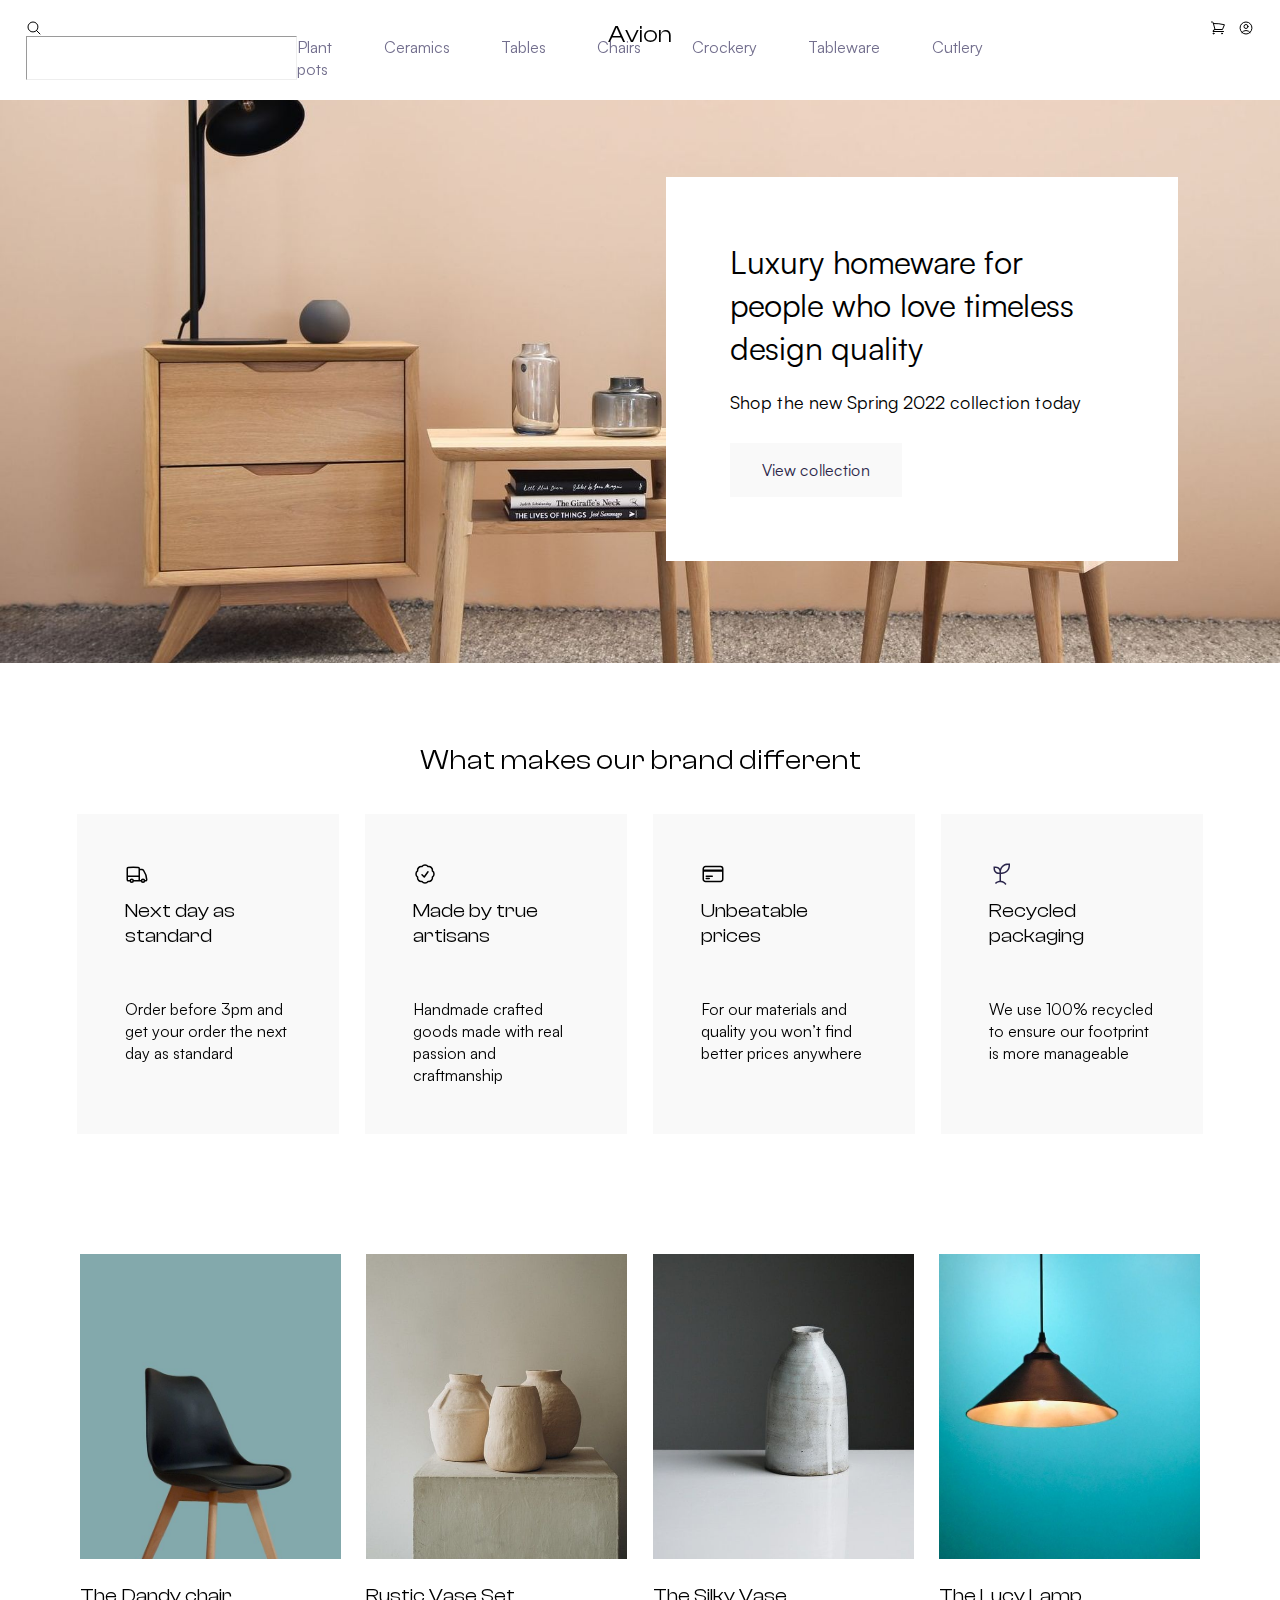
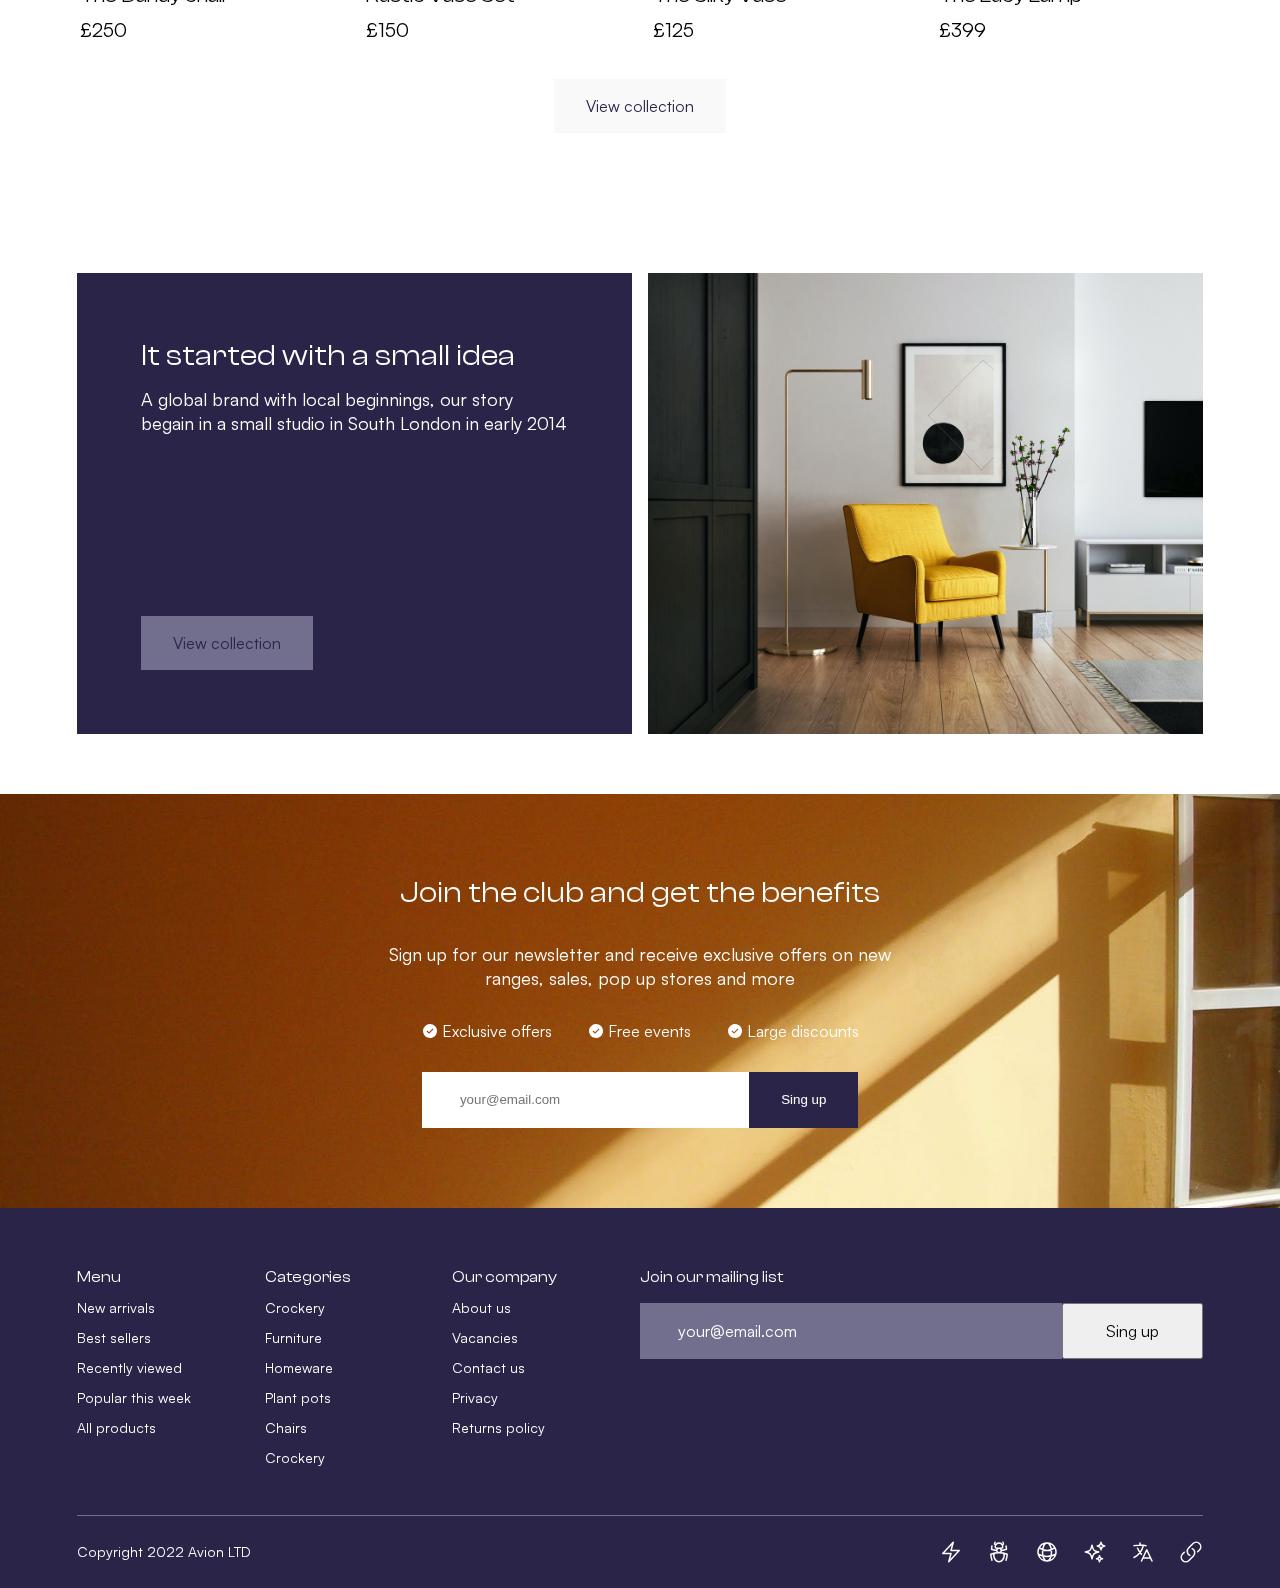
==== index.html @ 912f0e40 "Add files via upload" ====
<!DOCTYPE html>
<html lang="en">
<head>
    <meta charset="UTF-8">
    <meta name="viewport" content="width=device-width, initial-scale=1.0">
    <title>Document</title>
    <link rel="stylesheet" href="css/style.css">
</head>
<body>
    <header>
        <div>
          <div class="burger">          
            <svg xmlns="http://www.w3.org/2000/svg" fill="none" viewBox="0 0 24 24" stroke-width="1.5" stroke="currentColor" class="w-6 h-6">
                <path stroke-linecap="round" stroke-linejoin="round" d="m21 21-5.197-5.197m0 0A7.5 7.5 0 1 0 5.196 5.196a7.5 7.5 0 0 0 10.607 10.607Z" />
            </svg>
            <svg width="16" height="16" viewBox="0 0 16 16" fill="none" xmlns="http://www.w3.org/2000/svg">
              <rect width="16" height="16" fill="white" style="mix-blend-mode:multiply"/>
              <path d="M14 3H2V4H14V3Z" fill="#2A254B"/>
              <path d="M14 12H2V13H14V12Z" fill="#2A254B"/>
              <path d="M14 6H2V7H14V6Z" fill="#2A254B"/>
              <path d="M14 9H2V10H14V9Z" fill="#2A254B"/>
            </svg>  
          </div>
          <span>Avion</span>
          <div class="icons"> 
            <svg xmlns="http://www.w3.org/2000/svg" fill="none" viewBox="0 0 24 24" stroke-width="1.5" stroke="currentColor" class="w-6 h-6">
              <path stroke-linecap="round" stroke-linejoin="round" d="M2.25 3h1.386c.51 0 .955.343 1.087.835l.383 1.437M7.5 14.25a3 3 0 0 0-3 3h15.75m-12.75-3h11.218c1.121-2.3 2.1-4.684 2.924-7.138a60.114 60.114 0 0 0-16.536-1.84M7.5 14.25 5.106 5.272M6 20.25a.75.75 0 1 1-1.5 0 .75.75 0 0 1 1.5 0Zm12.75 0a.75.75 0 1 1-1.5 0 .75.75 0 0 1 1.5 0Z" />
            </svg>
            <svg xmlns="http://www.w3.org/2000/svg" fill="none" viewBox="0 0 24 24" stroke-width="1.5" stroke="currentColor" class="w-6 h-6">
              <path stroke-linecap="round" stroke-linejoin="round" d="M17.982 18.725A7.488 7.488 0 0 0 12 15.75a7.488 7.488 0 0 0-5.982 2.975m11.963 0a9 9 0 1 0-11.963 0m11.963 0A8.966 8.966 0 0 1 12 21a8.966 8.966 0 0 1-5.982-2.275M15 9.75a3 3 0 1 1-6 0 3 3 0 0 1 6 0Z" />
            </svg>
        </div>                         
            <hr>
            <nav>
            <ul>
                <li><a href="">Plant pots</a></li>
                <li><a href="">Ceramics</a></li>
                <li><a href="">Tables</a></li>
                <li><a href="">Chairs</a></li>
                <li><a href="">Crockery</a></li>
                <li><a href="">Tableware</a></li>
                <li><a href="">Cutlery</a></li>
            </ul>
        </nav>
    </header>
    <section class="offset">
      <nav> <svg xmlns="http://www.w3.org/2000/svg" fill="none" viewBox="0 0 24 24" stroke-width="1.5" stroke="currentColor" class="w-6 h-6">
        <path stroke-linecap="round" stroke-linejoin="round" d="M6 18 18 6M6 6l12 12" />
      </svg>
        <ul>
            <li><a href="">Plant pots</a></li>
            <li><a href="">Ceramics</a></li>
            <li><a href="">Tables</a></li>
            <li><a href="">Chairs</a></li>
            <li><a href="">Crockery</a></li>
            <li><a href="">Tableware</a></li>
            <li><a href="">Cutlery</a></li>
        </ul>
    </nav>
    </section>
    <main>
    <section class="header">
      <img src="images/wewew.jpg" alt="">
      <div>
        <h1>Luxury homeware for people who love timeless design quality</h1>
        <span>Shop the new Spring 2022 collection today</span>
        <a href="" class="btn">View collection</a>
      </div>
    </section>
    <section class="our-brand">
      <h2>What makes our brand different</h2>
      <div>
      <article>
       <svg xmlns="http://www.w3.org/2000/svg" fill="none" viewBox="0 0 24 24" stroke-width="1.5" stroke="currentColor" class="w-6 h-6">
          <path stroke-linecap="round" stroke-linejoin="round" d="M8.25 18.75a1.5 1.5 0 0 1-3 0m3 0a1.5 1.5 0 0 0-3 0m3 0h6m-9 0H3.375a1.125 1.125 0 0 1-1.125-1.125V14.25m17.25 4.5a1.5 1.5 0 0 1-3 0m3 0a1.5 1.5 0 0 0-3 0m3 0h1.125c.621 0 1.129-.504 1.09-1.124a17.902 17.902 0 0 0-3.213-9.193 2.056 2.056 0 0 0-1.58-.86H14.25M16.5 18.75h-2.25m0-11.177v-.958c0-.568-.422-1.048-.987-1.106a48.554 48.554 0 0 0-10.026 0 1.106 1.106 0 0 0-.987 1.106v7.635m12-6.677v6.677m0 4.5v-4.5m0 0h-12" />
        </svg>        
        <h3>Next day as standard</h3>
        <p>Order before 3pm and get your order the next day as standard</p>
      </article>
      <article>
        <svg xmlns="http://www.w3.org/2000/svg" fill="none" viewBox="0 0 24 24" stroke-width="1.5" stroke="currentColor" class="w-6 h-6">
        <path stroke-linecap="round" stroke-linejoin="round" d="M9 12.75 11.25 15 15 9.75M21 12c0 1.268-.63 2.39-1.593 3.068a3.745 3.745 0 0 1-1.043 3.296 3.745 3.745 0 0 1-3.296 1.043A3.745 3.745 0 0 1 12 21c-1.268 0-2.39-.63-3.068-1.593a3.746 3.746 0 0 1-3.296-1.043 3.745 3.745 0 0 1-1.043-3.296A3.745 3.745 0 0 1 3 12c0-1.268.63-2.39 1.593-3.068a3.745 3.745 0 0 1 1.043-3.296 3.746 3.746 0 0 1 3.296-1.043A3.746 3.746 0 0 1 12 3c1.268 0 2.39.63 3.068 1.593a3.746 3.746 0 0 1 3.296 1.043 3.746 3.746 0 0 1 1.043 3.296A3.745 3.745 0 0 1 21 12Z" />
      </svg>              
      <h3>Made by true artisans</h3>
      <p>Handmade crafted goods made with real passion and craftmanship</p></article>
      <article>
        <svg xmlns="http://www.w3.org/2000/svg" fill="none" viewBox="0 0 24 24" stroke-width="1.5" stroke="currentColor" class="w-6 h-6">
        <path stroke-linecap="round" stroke-linejoin="round" d="M2.25 8.25h19.5M2.25 9h19.5m-16.5 5.25h6m-6 2.25h3m-3.75 3h15a2.25 2.25 0 0 0 2.25-2.25V6.75A2.25 2.25 0 0 0 19.5 4.5h-15a2.25 2.25 0 0 0-2.25 2.25v10.5A2.25 2.25 0 0 0 4.5 19.5Z" />
      </svg>              
      <h3>Unbeatable prices</h3>
      <p>For our materials and quality you won’t find better prices anywhere</p></article>
      <article>
        <svg width="24" height="24" viewBox="0 0 24 24" fill="none" xmlns="http://www.w3.org/2000/svg">
        <rect width="24" height="24" fill="white" style="mix-blend-mode:multiply"/>
        <path d="M18.75 1.5C17.0878 1.50275 15.4651 2.00708 14.0942 2.94704C12.7232 3.887 11.6679 5.21881 11.0662 6.7683C10.5841 6.06903 9.93949 5.49727 9.18767 5.10216C8.43584 4.70705 7.59932 4.50041 6.75 4.5H4.5V6.75C4.50155 8.14191 5.05517 9.47637 6.0394 10.4606C7.02363 11.4448 8.35809 11.9985 9.75 12H10.5V18.787C8.7773 18.9554 7.16718 19.7191 5.94675 20.9465L7.00725 22.0071C7.63464 21.3798 8.39333 20.8995 9.22869 20.6006C10.064 20.3018 10.9553 20.192 11.8382 20.279C12.7211 20.3661 13.5737 20.6478 14.3347 21.104C15.0956 21.5602 15.7459 22.1794 16.2387 22.9172L17.4849 22.0826C16.8701 21.1638 16.0593 20.3926 15.111 19.8244C14.1626 19.2562 13.1002 18.9052 12 18.7965V12H12.75C14.9373 11.9975 17.0343 11.1275 18.5809 9.58089C20.1275 8.03425 20.9975 5.93727 21 3.75V1.5H18.75ZM9.75 10.5C8.75579 10.4989 7.80262 10.1034 7.0996 9.4004C6.39658 8.69738 6.00113 7.74421 6 6.75V6H6.75C7.74423 6.00107 8.69744 6.3965 9.40047 7.09953C10.1035 7.80256 10.4989 8.75577 10.5 9.75V10.5H9.75ZM19.5 3.75C19.498 5.5396 18.7862 7.25534 17.5208 8.52078C16.2553 9.78622 14.5396 10.498 12.75 10.5H12V9.75C12.002 7.9604 12.7138 6.24466 13.9792 4.97922C15.2447 3.71378 16.9604 3.00199 18.75 3H19.5V3.75Z" fill="#2A254B"/>
        </svg>                
      <h3>Recycled packaging</h3>
      <p>We use 100% recycled to ensure our footprint is more manageable</p></article>
     </div>
    </section>
    <section class="new-tovar">
      <div>
        <article>
          <img src="images/tovars/stul.jpg" alt="">
          <p>The Dandy chair<span>£250</span></p>
        </article>
        <article>
          <img src="images/tovars/gorshok.jpg" alt="">
          <p>Rustic Vase Set<span>£150</span></p>
        </article>
        <article>
          <img src="images/tovars/vaza.jpg" alt="">
          <p>The Silky Vase<span>£125</span></p>
        </article>
        <article>
          <img src="images/tovars/svetilnik.jpg" alt="">
          <p>The Lucy Lamp<span>£399</span></p>
        </article>
      </div>
      <a href="" class="btn" >View collection</a>
    </section>

    <section class="started">
      <div>
       <h2>It started with a small idea</h2>
        <span>A global brand with local beginnings, our story begain in a small studio in South London in early 2014</span>
        <a href="" class="btn">View collection</a>
      </div>
      <img src="images/komnata.jpg" alt="">
    </section>

    <section class="form">
      <h2>Join the club and get the benefits</h2>
      <p>Sign up for our newsletter and receive exclusive offers on new ranges, sales, pop up stores and more</p>
      <ul>
        <li>
          <svg width="16" height="16" viewBox="0 0 16 16" fill="none" xmlns="http://www.w3.org/2000/svg">
            <rect width="16" height="16" fill="white" style="mix-blend-mode:multiply"/>
            <path d="M8 1C6.61553 1 5.26216 1.41054 4.11101 2.17971C2.95987 2.94888 2.06266 4.04213 1.53285 5.32122C1.00303 6.6003 0.86441 8.00776 1.13451 9.36563C1.4046 10.7235 2.07129 11.9708 3.05026 12.9497C4.02922 13.9287 5.2765 14.5954 6.63437 14.8655C7.99224 15.1356 9.3997 14.997 10.6788 14.4672C11.9579 13.9373 13.0511 13.0401 13.8203 11.889C14.5895 10.7378 15 9.38447 15 8C15 6.14348 14.2625 4.36301 12.9497 3.05025C11.637 1.7375 9.85652 1 8 1ZM7 10.7954L4.5 8.2954L5.2953 7.5L7 9.2046L10.705 5.5L11.5029 6.29295L7 10.7954Z" fill="white"/>
            </svg>            
          <span>Exclusive offers</span>
        </li>
        <li>
          <svg width="16" height="16" viewBox="0 0 16 16" fill="none" xmlns="http://www.w3.org/2000/svg">
            <rect width="16" height="16" fill="white" style="mix-blend-mode:multiply"/>
            <path d="M8 1C6.61553 1 5.26216 1.41054 4.11101 2.17971C2.95987 2.94888 2.06266 4.04213 1.53285 5.32122C1.00303 6.6003 0.86441 8.00776 1.13451 9.36563C1.4046 10.7235 2.07129 11.9708 3.05026 12.9497C4.02922 13.9287 5.2765 14.5954 6.63437 14.8655C7.99224 15.1356 9.3997 14.997 10.6788 14.4672C11.9579 13.9373 13.0511 13.0401 13.8203 11.889C14.5895 10.7378 15 9.38447 15 8C15 6.14348 14.2625 4.36301 12.9497 3.05025C11.637 1.7375 9.85652 1 8 1ZM7 10.7954L4.5 8.2954L5.2953 7.5L7 9.2046L10.705 5.5L11.5029 6.29295L7 10.7954Z" fill="white"/>
            </svg>            
          <span>Free events</span>
        </li>
        <li>
          <svg width="16" height="16" viewBox="0 0 16 16" fill="none" xmlns="http://www.w3.org/2000/svg">
            <rect width="16" height="16" fill="white" style="mix-blend-mode:multiply"/>
            <path d="M8 1C6.61553 1 5.26216 1.41054 4.11101 2.17971C2.95987 2.94888 2.06266 4.04213 1.53285 5.32122C1.00303 6.6003 0.86441 8.00776 1.13451 9.36563C1.4046 10.7235 2.07129 11.9708 3.05026 12.9497C4.02922 13.9287 5.2765 14.5954 6.63437 14.8655C7.99224 15.1356 9.3997 14.997 10.6788 14.4672C11.9579 13.9373 13.0511 13.0401 13.8203 11.889C14.5895 10.7378 15 9.38447 15 8C15 6.14348 14.2625 4.36301 12.9497 3.05025C11.637 1.7375 9.85652 1 8 1ZM7 10.7954L4.5 8.2954L5.2953 7.5L7 9.2046L10.705 5.5L11.5029 6.29295L7 10.7954Z" fill="white"/>
            </svg>            
          <span>Large discounts</span>
        </li>
      </ul>
      <form action="">
        <input type="text" placeholder="your@email.com">
        <input type="submit" value="Sing up">
      </form>
    </section>
    </main>
    <footer>
      <header>
        <ul>
          <li class="gl">Menu</li>
          <li> <a href=""> New arrivals</a></li>
          <li> <a href=""> Best sellers</a></li>
          <li> <a href=""> Recently viewed</a></li>
          <li> <a href=""> Popular this week</a></li>
          <li> <a href=""></a> All products</li>
        </ul>

        <ul>
          <li class="gl">Categories</li>
          <li> <a href=""> Crockery</a></li>
          <li> <a href=""> Furniture</a></li>
          <li> <a href=""> Homeware</a></li>
          <li> <a href=""> Plant pots</a></li>
          <li> <a href=""> Chairs</a></li>
          <li> <a href=""> Crockery</a></li>
        </ul>

        <ul>
          <li class="gl">Our company</li>
          <li> <a href=""> About us</a></li>
          <li> <a href=""> Vacancies</a></li>
          <li> <a href=""> Contact us</a></li>
          <li> <a href=""> Privacy</a></li>
          <li> <a href=""> Returns policy</a></li>
        </ul>
        <form action="">
        <h4>Join our mailing list</h4>
        <div><input type="text" placeholder="your@email.com">
        <input type="submit" value="Sing up"></div>
        </form>
      </header>
      <footer>
        <span>Copyright 2022 Avion LTD</span>
        <ul>
          <li><a href="">
            <svg xmlns="http://www.w3.org/2000/svg" fill="none" viewBox="0 0 24 24" stroke-width="1.5" stroke="currentColor" class="w-6 h-6">
              <path stroke-linecap="round" stroke-linejoin="round" d="m3.75 13.5 10.5-11.25L12 10.5h8.25L9.75 21.75 12 13.5H3.75Z" />
            </svg>
          </a></li>
          <li><a href="">
            <svg xmlns="http://www.w3.org/2000/svg" fill="none" viewBox="0 0 24 24" stroke-width="1.5" stroke="currentColor" class="w-6 h-6">
              <path stroke-linecap="round" stroke-linejoin="round" d="M12 12.75c1.148 0 2.278.08 3.383.237 1.037.146 1.866.966 1.866 2.013 0 3.728-2.35 6.75-5.25 6.75S6.75 18.728 6.75 15c0-1.046.83-1.867 1.866-2.013A24.204 24.204 0 0 1 12 12.75Zm0 0c2.883 0 5.647.508 8.207 1.44a23.91 23.91 0 0 1-1.152 6.06M12 12.75c-2.883 0-5.647.508-8.208 1.44.125 2.104.52 4.136 1.153 6.06M12 12.75a2.25 2.25 0 0 0 2.248-2.354M12 12.75a2.25 2.25 0 0 1-2.248-2.354M12 8.25c.995 0 1.971-.08 2.922-.236.403-.066.74-.358.795-.762a3.778 3.778 0 0 0-.399-2.25M12 8.25c-.995 0-1.97-.08-2.922-.236-.402-.066-.74-.358-.795-.762a3.734 3.734 0 0 1 .4-2.253M12 8.25a2.25 2.25 0 0 0-2.248 2.146M12 8.25a2.25 2.25 0 0 1 2.248 2.146M8.683 5a6.032 6.032 0 0 1-1.155-1.002c.07-.63.27-1.222.574-1.747m.581 2.749A3.75 3.75 0 0 1 15.318 5m0 0c.427-.283.815-.62 1.155-.999a4.471 4.471 0 0 0-.575-1.752M4.921 6a24.048 24.048 0 0 0-.392 3.314c1.668.546 3.416.914 5.223 1.082M19.08 6c.205 1.08.337 2.187.392 3.314a23.882 23.882 0 0 1-5.223 1.082" />
            </svg>
          </a></li>
          <li><a href="">
            <svg xmlns="http://www.w3.org/2000/svg" fill="none" viewBox="0 0 24 24" stroke-width="1.5" stroke="currentColor" class="w-6 h-6">
              <path stroke-linecap="round" stroke-linejoin="round" d="M12 21a9.004 9.004 0 0 0 8.716-6.747M12 21a9.004 9.004 0 0 1-8.716-6.747M12 21c2.485 0 4.5-4.03 4.5-9S14.485 3 12 3m0 18c-2.485 0-4.5-4.03-4.5-9S9.515 3 12 3m0 0a8.997 8.997 0 0 1 7.843 4.582M12 3a8.997 8.997 0 0 0-7.843 4.582m15.686 0A11.953 11.953 0 0 1 12 10.5c-2.998 0-5.74-1.1-7.843-2.918m15.686 0A8.959 8.959 0 0 1 21 12c0 .778-.099 1.533-.284 2.253m0 0A17.919 17.919 0 0 1 12 16.5c-3.162 0-6.133-.815-8.716-2.247m0 0A9.015 9.015 0 0 1 3 12c0-1.605.42-3.113 1.157-4.418" />
            </svg>
          </a></li>
          <li><a href="">
            <svg xmlns="http://www.w3.org/2000/svg" fill="none" viewBox="0 0 24 24" stroke-width="1.5" stroke="currentColor" class="w-6 h-6">
              <path stroke-linecap="round" stroke-linejoin="round" d="M9.813 15.904 9 18.75l-.813-2.846a4.5 4.5 0 0 0-3.09-3.09L2.25 12l2.846-.813a4.5 4.5 0 0 0 3.09-3.09L9 5.25l.813 2.846a4.5 4.5 0 0 0 3.09 3.09L15.75 12l-2.846.813a4.5 4.5 0 0 0-3.09 3.09ZM18.259 8.715 18 9.75l-.259-1.035a3.375 3.375 0 0 0-2.455-2.456L14.25 6l1.036-.259a3.375 3.375 0 0 0 2.455-2.456L18 2.25l.259 1.035a3.375 3.375 0 0 0 2.456 2.456L21.75 6l-1.035.259a3.375 3.375 0 0 0-2.456 2.456ZM16.894 20.567 16.5 21.75l-.394-1.183a2.25 2.25 0 0 0-1.423-1.423L13.5 18.75l1.183-.394a2.25 2.25 0 0 0 1.423-1.423l.394-1.183.394 1.183a2.25 2.25 0 0 0 1.423 1.423l1.183.394-1.183.394a2.25 2.25 0 0 0-1.423 1.423Z" />
            </svg>
          </a></li>
          <li><a href="">
            <svg xmlns="http://www.w3.org/2000/svg" fill="none" viewBox="0 0 24 24" stroke-width="1.5" stroke="currentColor" class="w-6 h-6">
              <path stroke-linecap="round" stroke-linejoin="round" d="m10.5 21 5.25-11.25L21 21m-9-3h7.5M3 5.621a48.474 48.474 0 0 1 6-.371m0 0c1.12 0 2.233.038 3.334.114M9 5.25V3m3.334 2.364C11.176 10.658 7.69 15.08 3 17.502m9.334-12.138c.896.061 1.785.147 2.666.257m-4.589 8.495a18.023 18.023 0 0 1-3.827-5.802" />
            </svg>
          </a></li>
          <li><a href="">
            <svg xmlns="http://www.w3.org/2000/svg" fill="none" viewBox="0 0 24 24" stroke-width="1.5" stroke="currentColor" class="w-6 h-6">
              <path stroke-linecap="round" stroke-linejoin="round" d="M13.19 8.688a4.5 4.5 0 0 1 1.242 7.244l-4.5 4.5a4.5 4.5 0 0 1-6.364-6.364l1.757-1.757m13.35-.622 1.757-1.757a4.5 4.5 0 0 0-6.364-6.364l-4.5 4.5a4.5 4.5 0 0 0 1.242 7.244" />
            </svg>
          </a></li>
        </ul>
      </footer>
    </footer>
    <script src="js/app.js"></script>
</body>
</html>
---- css/style.css ----
@font-face {
    font-family: "ClashDisplay";
    src: url(../fonts/ClashDisplay-Light.woff2);
    font-weight: 200;
}

@font-face {
    font-family: "ClashDisplay";
    src: url(../fonts/ClashDisplay-Regular.woff2);
    font-weight: 400;
}

@font-face {
    font-family: "ClashDisplay";
    src: url(../fonts/ClashDisplay-Semibold.woff2);
    font-weight: 600;
}

@font-face {
    font-family: "ClashDisplay";
    src: url(../fonts/ClashDisplay-Bold.woff2);
    font-weight: 900;
}

@font-face {
    font-family: "Satoshi";
    src: url(../fonts/Satoshi-Regular.woff2);
    font-weight: 400;
}

* {
    margin: 0;
    padding: 0;
    box-sizing: border-box;
}

:root{
    --color-white: #fff;
    --color-black: #000000;
    --color-lite-gray: #f9f9f9;
    --color-dark-primary: #2a2548;
    --color-nav-links: #726e8d;
    --font-clash-display:"ClashDisplay"
}

.btn{
    text-decoration: none;
    color: var(--color-dark-primary);
    background-color: var(--color-lite-gray);
    padding: 16px 32px;
    font-family: "Satoshi";
    font-size: 16px;
}

.btn:hover{
    transition: all 0.8s;
    color: var(--color-lite-gray);
    background-color: var(--color-dark-primary);
}

h2{ 
    font-family: "ClashDisplay";
    font-weight: normal;
    font-size: 30px;
}
    
.offset{
    display: none;
    position: absolute;
    left: 0;
    right: 0;
    top: 0;
    bottom: 0;
    opacity: 0.7;
    background-color: gray;
    z-index: 1000;
}

.offset nav ul{
    padding-top: 60px;
    display: grid;
    justify-items: center;
    list-style-type: none;
    row-gap: 20px;
}

.offset nav ul a{
    font-family: var(--font-clash-display);
    font-size: 20px;
    text-decoration: none;
    color: var(--color-white);
}

.offset ul a:hover{
    color: var(--color-dark-primary);
}

.offset nav{
    display: grid;
    grid-template-rows: 30px 1fr;
    padding: 20px;
}

.offset nav svg{
    color: var(--color-white);
    height: 100%;
    justify-self: end;
}

body>header{
    display: grid;
    row-gap: 20px;
    padding: 0 2vw;
    padding: 20px 2vw;
}

header>div{
    display: grid;
    grid-template-columns: repeat(3, 1fr);
    grid-template-rows: 16px;
}

header div.burger svg:last-child{
    display: none;
}

header>div span{
    font-family: "ClashDisplay";
    justify-self: center;
    font-size: 24px;
}

header>div div.icons{
    justify-self: end;
    display: grid;
    grid-template-columns: repeat(2, 1fr);
    column-gap: 1vw;

}

header>div svg{
    height: 16px;
    color: var(--color-black);
}

header nav{
    justify-self: center;
}

header nav ul{
    justify-self: center;
    display: flex;
    column-gap: 4vw;
    list-style: none;
}

header nav ul a{
    text-decoration: none;
    color: var(--color-nav-links);
    font-family: "Satoshi";
    font-size: 16px;
}

header nav ul a:hover{
    color: var(--color-black);
    cursor: pointer;
    transform: all 0.7s;
}

main section.header{
    position: relative;
    display: grid;
    grid-template-rows: 44vw;
}

main section.header img{
    width: 100%;
    height: 100%;
    object-fit: cover;
}

main section.header div{
    position: absolute;
    right: 8vw;
    top: 6vw;
    grid-template-columns: 30vw;
    bottom: 8vw;
    display: grid;
    row-gap: 20px;
    background-color: var(--color-white);
    grid-template-rows: max-content;
    padding: 5vw;
    
}

main section.header h1{
    font-family: "Satoshi";
    font-size: 32px;
    font-weight: 400;
}

main section.header div span{
    font-family: "Satoshi";
    font-size: 18px;
}

main section.header div a{
    align-self: end;
    justify-self: start;
}

main section.our-brand{
    padding: 80px 6vw;
    display: grid;
    row-gap: 36px;
    padding-bottom: 40px;
}

main section.our-brand h2{
    font-family: "ClashDisplay";
    font-size: 28px;
    text-align: center;
    font-weight: 400;
}

main section.our-brand div{
    display: grid;
    grid-template-columns: repeat(4, 1fr);
    column-gap: 2vw;
}

main section.our-brand div article{
    display: grid;
    grid-template-rows: 24px repeat(2, 1fr);
    row-gap: 12px;
    background-color: var(--color-lite-gray);
    padding: 48px;
}

main section.our-brand div article svg{
    height: 100%;
}

main section.our-brand div article h3{
    font-family: "ClashDisplay";
    font-size: 20px;
    font-weight: 400;
}

main section.our-brand div article p{
    font-family: "Satoshi";
}

main section.new-tovar{
    padding: 80px;
    display: grid;
    row-gap: 36px;

}

main section.new-tovar div{
    display: grid;
    column-gap: 2vw;
    grid-template-columns: repeat(4, 1fr);
}

main section.new-tovar div article{
    display: grid;
    row-gap: 24px;
    grid-template-rows: 305px 1fr;
}

main section.new-tovar div article:hover{
    transform: scale(1.05);
    transition: all 0.8s;
}

main section.new-tovar div img{
    width: 100%;
    height: 100%;
    object-fit: cover;
}

main section.new-tovar div p{
    font-family: "ClashDisplay";
    font-size: 20px;
    font-weight: 400;
    display: grid;
    flex-direction: column;
    row-gap: 8px;
}


main section.new-tovar div p span{
    font-family: "Satoshi";
}

main section.new-tovar a{
    justify-self: center;
}

main section.started{
    display: grid;
    grid-template-columns: repeat(2, 1fr);
    grid-template-rows: 36vw;
    column-gap: 16px;
    padding: 60px 6vw;
}

main section.started img{
    width: 100%;
    height: 100%;
    object-fit: cover;
}

main section.started div{
    display: grid;
    background-color: var(--color-dark-primary);
    padding: 5vw;
    color: var(--color-white);
    grid-template-rows: max-content;
    row-gap: 12px;
}

main section.started div a{
    align-self: end;
    justify-self: start;
    background-color: var(--color-nav-links);
}

main section.started div h2{
    font-family: "ClashDisplay";
    font-weight: normal;
    font-size: 30px;
}

main section.started div span{
    font-family: "Satoshi";
    font-weight: normal;
    font-size: 18px;
}

main section.form{
    display: grid;
    row-gap: 30px;
    justify-items: center;
    background-color: var(--color-dark-primary);
    color: var(--color-white);
    padding: 80px 0;
    background-image: url(../images/baac.jpg);
    background-size: cover;
    background-position: 0% 50%;
    color: var(--color-white);
    padding: 80px 0;

}

main section.form p{
    font-family: "Satoshi";
    font-weight: normal;
    font-size: 18px;
    width: 40vw;
    text-align: center;

}

main section.form ul{
    display: flex;
    column-gap: 36px;
}

main section.form ul li{
    display: grid;
    grid-template-columns: 16px 1fr;
    align-items: center;
    column-gap: 4px;
    font-family: "Satoshi";
    font-weight: normal;
    font-size: 16px;

}

main section.form form{
    display: grid;
    grid-template-rows: 56px;
    grid-template-columns: 3fr 1fr;
}

main section.form form input{
    border-radius: 0;
    border: none;
    padding-left: 3vw;
}

main section.form form input[type=submit]{
    color: var(--color-white);
    background-color: var(--color-dark-primary);
    padding: 0 32px;
}

body>footer{
    display: grid;
    row-gap: 24px;
    padding: 60px 6vw 24px 6vw ;
    background-color: var(--color-dark-primary);
    color: var(--color-white);
}

body>footer ul{
    list-style-type: none;
    font-family: "Satoshi";
    font-weight: normal;
    font-size: 14px;
}

body>footer a{
    text-decoration: none;
    color: var(--color-white);
    cursor: pointer;
}

footer header ul li.gl{
    font-family: "ClashDisplay";
    font-weight: normal;
    font-size: 16px;
}

footer header{
    display: grid;
    grid-template-columns: 1fr 1fr 1fr 3fr;
    border-bottom: 1px solid var(--color-nav-links);
    padding-bottom: 48px;
    align-items: start;
}

footer header ul{
    display: grid;
    row-gap: 12px;
}

footer footer{
    display: grid;
    grid-template-columns: repeat(2, 1fr);
    align-items: center;
}

footer footer span{
    justify-self: start;
    font-family: Satoshi;
    font-weight: normal;
    font-size: 14px;
}

footer footer ul{
    display: grid;
    grid-template-columns: repeat(6, 1fr);
    grid-template-rows: 24px;
    justify-items: end;
    justify-self: end;
    column-gap: 24px;
}

footer footer ul svg{
    height: 100%;
    color: var(--color-white);
}

footer header form  input:nth-child(1){
    border-radius: 0;
    border: none;
    padding-left: 3vw;
    background-color: var(--color-nav-links);
}

footer header form  input{
    font-family: "Satoshi";
    font-weight: normal;
    font-size: 16px;
}

footer header form  input::placeholder{
    color: var(--color-white);
}

footer header form[type="submit"]{
    color: var(--color-white);
    background-color: var(--color-dark-primary);
    padding: 0 32px;
}

footer header form div{
    display: grid;
    grid-template-rows: 56px;
    grid-template-columns: 3fr 1fr;
    
}

footer form h4{
    font-family: "ClashDisplay";
    font-weight: normal;
    font-size: 16px;
}

footer header form div{
    margin-top: 16px;
}

@media screen and (max-width: 390px){
    header>div {
        grid-template-columns: repeat(2, 1fr);
        align-items: center;
    }

    header hr, header nav, header div.icons svg{
        display: none;
    }

    header>div span{
        grid-column: 1/2;
        grid-row: 1/2;
        justify-self: start;
    }

    header>div svg{
        grid-column: 2/3;
        grid-row: 1/2;
        justify-self: end;
    }

    header div.burger svg:last-child{
        display: block;
    }

    header>div div.burger{
        display: flex;
        justify-self: end;
        column-gap: 20px;
        
    }

    main section.header div{
        position: static;
        top: 0;
        range: 0;
        left: 0;
        bottom: 0;
        grid-template-columns: 1fr;
        grid-row: 1/2;
    }

    main section.header img{
        grid-row: 2/3;
    }

    main section.header{
        grid-template-rows: max-content;
    }

    main section.header div h1{
        font-size: 24px;
    }

    main section.header div span{
        font-size: 16px;
    }

    main section.header div a{
        justify-self: center;
        width: 100%;
    }

    main section.our-brand h2{
        font-size: 20px;
        text-align-last: left;
    }

    main section.our-brand div{
        grid-template-columns: 1fr;
        row-gap: 26px;
    }

    main section.new-tovar div{
        grid-template-columns: repeat(2, 1fr);
        row-gap: 20px;
    }

    main section.new-tovar div article{
        grid-template-rows: 163px 1fr;
    }

    main section.new-tovar a{
        width: 100%;
        text-align: center;
    }

    main section.started{
        grid-template-columns: 1fr;
        grid-template-rows: max-content;
        row-gap: 24px;
    }

    main section.started h2{
        font-size: 20px;
    }

    main section.started div{
        row-gap: 30px;
    }

    main section.started div span {
        font-size: 14px;
    }

    main section.started div a{
        width: 100%;
        text-align: center;
    }

    main section.form{
        padding: 20px;
        justify-items: flex-start;
    }

    main section.form h2{
        font-size: 24px;
    }

    main section.form p{
        font-size: 14px;
        text-align: left;
        width: 100%;
    }

    main section.form ul{
        flex-direction: column;
        row-gap: 8px;
    }

    footer header{
        grid-template-columns: repeat(2, 1fr);
        row-gap: 12px;
    }

    footer header form{
        grid-row: 3/4;
        grid-column: 1/3;
    }

    footer footer{
        grid-template-columns: 1fr;
    }

    footer footer ul{
        display: none;
    }

    footer footer span{
        justify-self: center;
    }
}
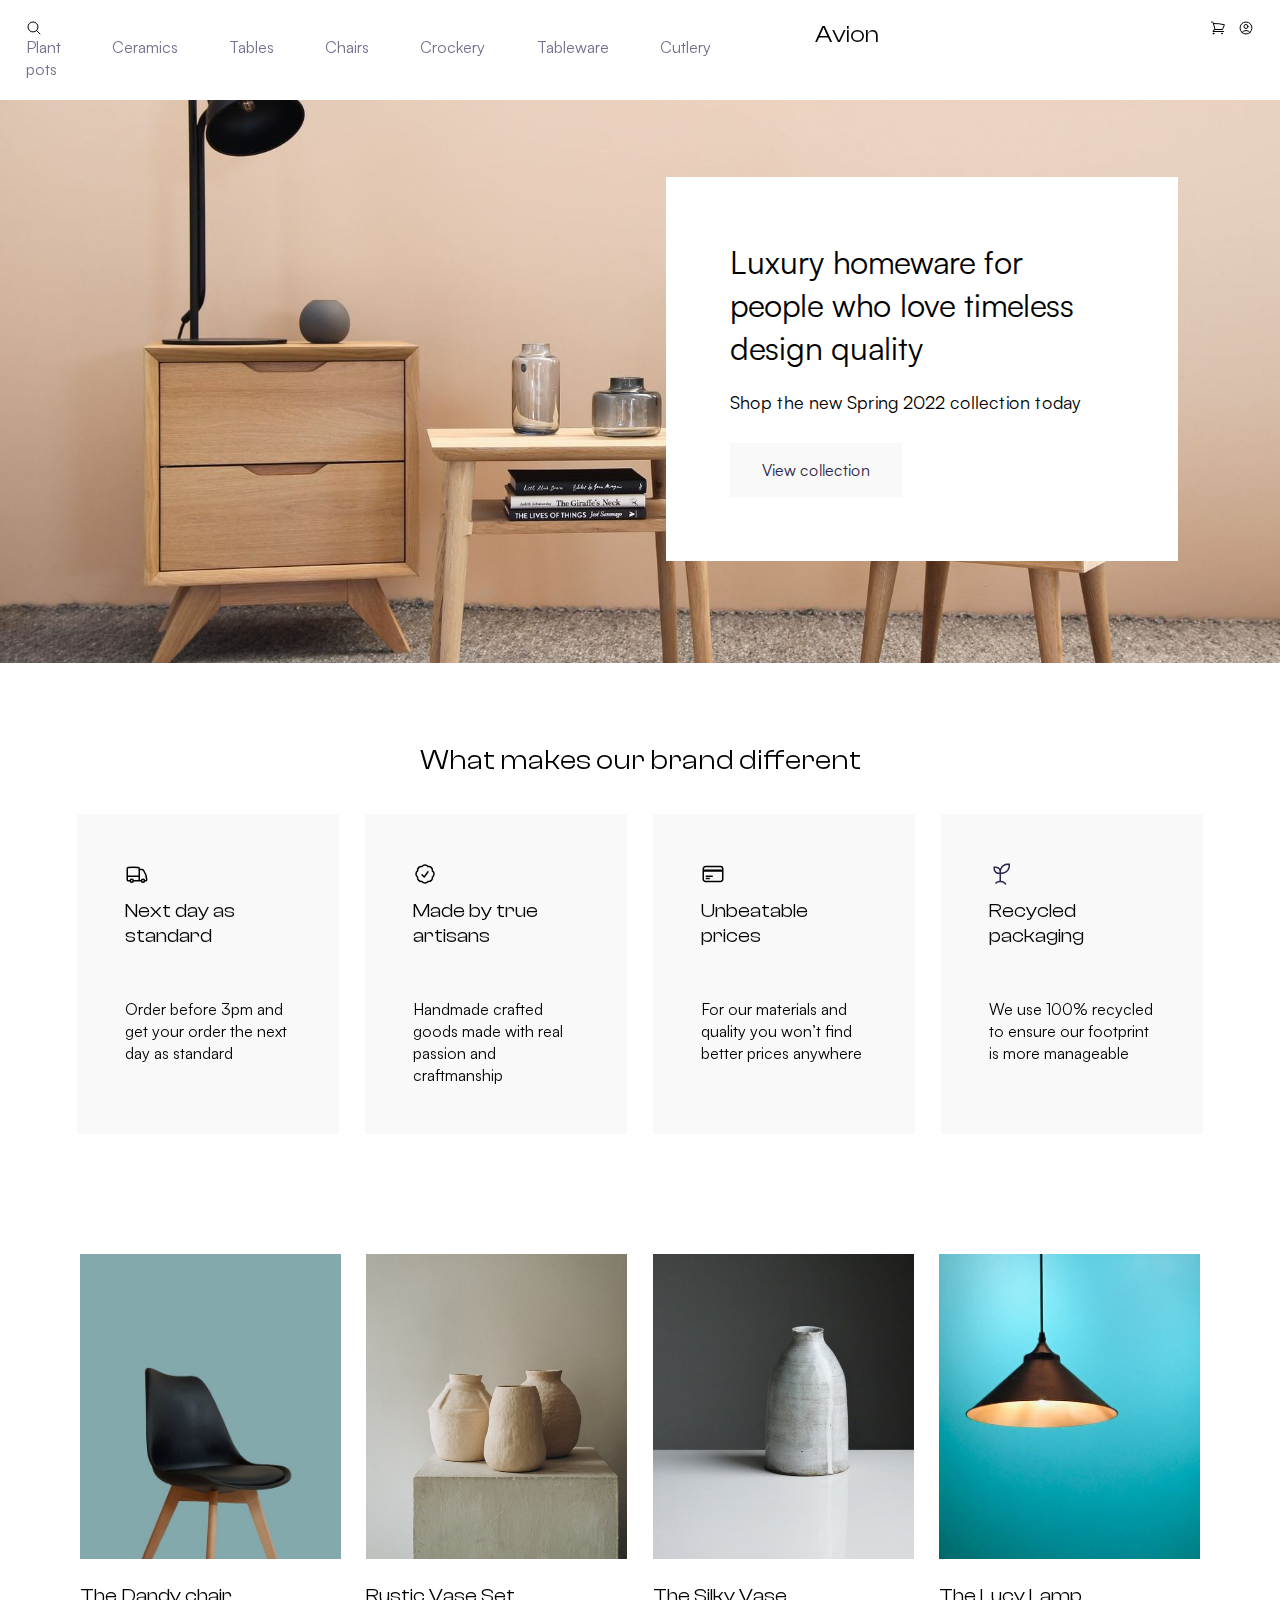
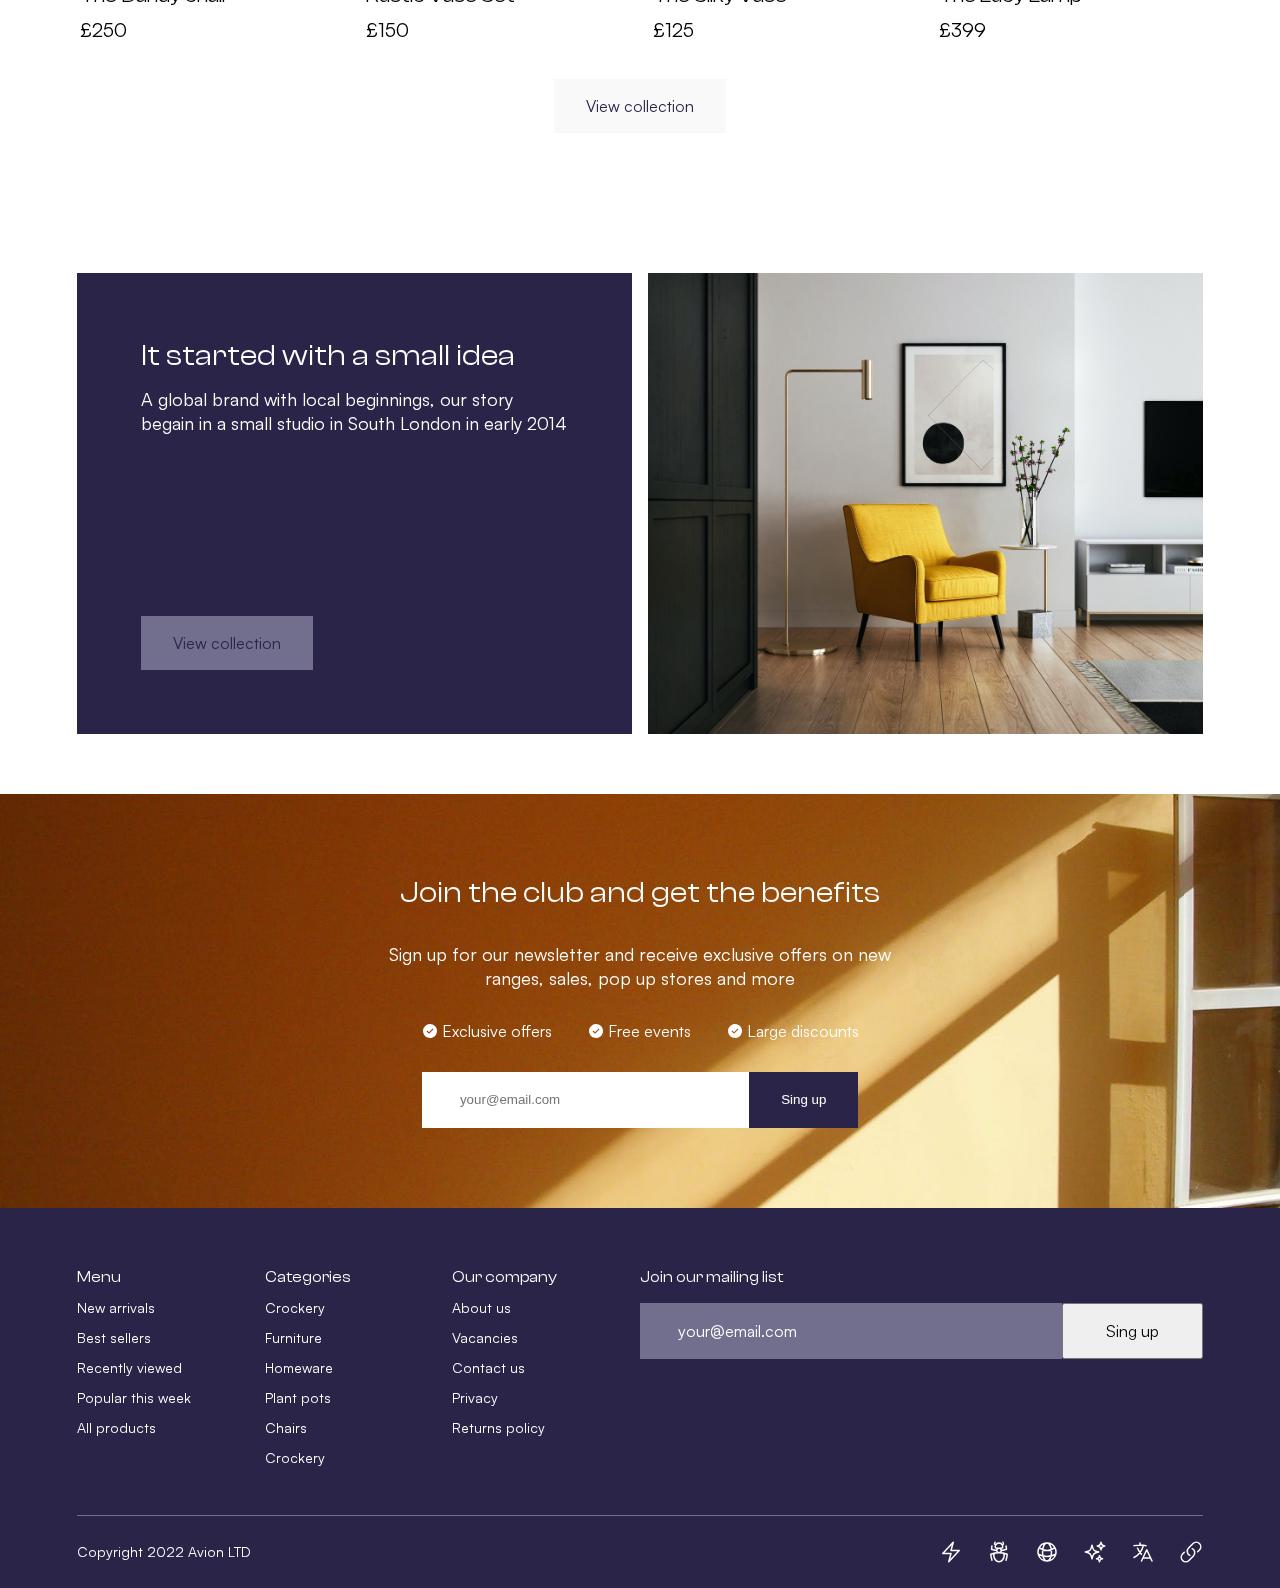
==== commit 2b4c5a28: "Add files via upload" ====
--- a/index.html
+++ b/index.html
@@ -29,11 +29,10 @@
             <svg xmlns="http://www.w3.org/2000/svg" fill="none" viewBox="0 0 24 24" stroke-width="1.5" stroke="currentColor" class="w-6 h-6">
               <path stroke-linecap="round" stroke-linejoin="round" d="M17.982 18.725A7.488 7.488 0 0 0 12 15.75a7.488 7.488 0 0 0-5.982 2.975m11.963 0a9 9 0 1 0-11.963 0m11.963 0A8.966 8.966 0 0 1 12 21a8.966 8.966 0 0 1-5.982-2.275M15 9.75a3 3 0 1 1-6 0 3 3 0 0 1 6 0Z" />
             </svg>
-        </div>                         
-            <hr>
+        </div> 
             <nav>
             <ul>
-                <li><a href="">Plant pots</a></li>
+                <li><a href="productlisting.html">Plant pots</a></li>
                 <li><a href="">Ceramics</a></li>
                 <li><a href="">Tables</a></li>
                 <li><a href="">Chairs</a></li>
